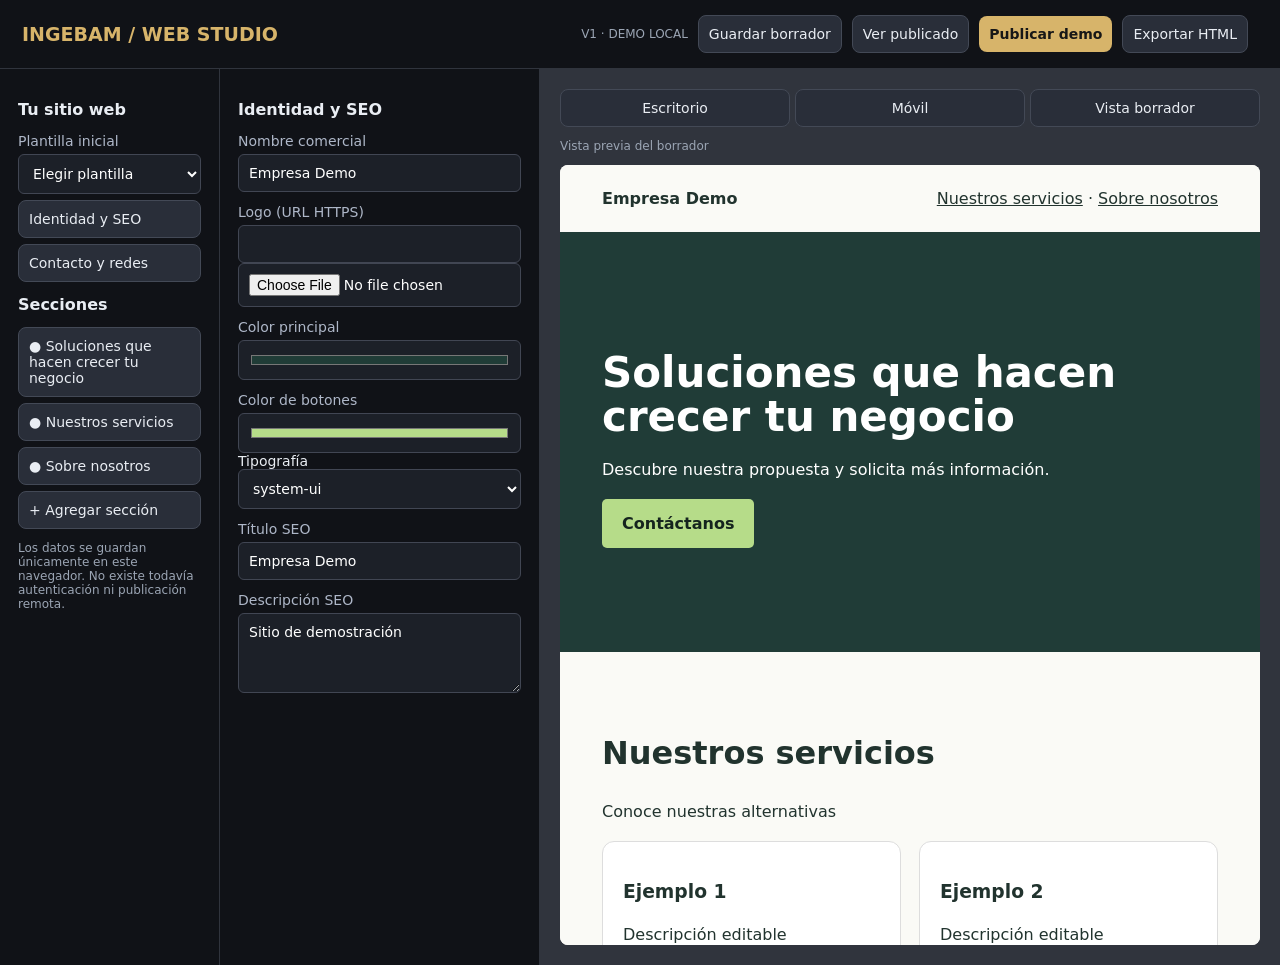
==== index.html @ 19cd211b "Create independent Web Studio V1 local CMS prototype" ====
<!doctype html><html lang="es"><meta charset="utf-8"><meta name="viewport" content="width=device-width,initial-scale=1"><title>INGEBAM Web Studio</title><style>
*{box-sizing:border-box}body{margin:0;background:#101217;color:#e9edf3;font:14px system-ui}button,input,select,textarea{font:inherit}button{cursor:pointer;background:#292e39;color:inherit;border:1px solid #434956;border-radius:8px;padding:10px}button:hover{background:#414957}button.primary{background:#d7b46a;color:#171717;border:0;font-weight:700}header{display:flex;gap:10px;align-items:center;padding:15px 22px;border-bottom:1px solid #30343d;flex-wrap:wrap}header strong{font-size:19px;color:#d7b46a;margin-right:auto}main{display:grid;grid-template-columns:220px 320px minmax(0,1fr);min-height:90vh}aside,section.editor{padding:18px;border-right:1px solid #30343d}aside button{display:block;width:100%;text-align:left;margin:6px 0}h2{font-size:16px}label{display:block;color:#aeb7c8;margin:12px 0 5px}input,textarea,select{width:100%;background:#1c2028;color:white;border:1px solid #414653;padding:10px;border-radius:6px}textarea{min-height:80px}input[type=color]{height:40px}input[type=checkbox]{width:auto}#preview{background:#30343d;padding:20px;overflow:auto}iframe{display:block;width:100%;min-height:780px;border:0;background:white;margin:auto;border-radius:8px}.muted{color:#9ba5b4;font-size:12px}.row{display:flex;gap:5px;flex-wrap:wrap}.row button{flex:1}#status{font-size:12px;color:#d7b46a}@media(max-width:900px){main{grid-template-columns:1fr}aside,section.editor{border-bottom:1px solid #30343d}#preview{padding:8px}}</style><header><strong>INGEBAM / WEB STUDIO</strong><span class="muted">V1 · DEMO LOCAL</span><button id="save">Guardar borrador</button><button id="published">Ver publicado</button><button id="publish" class="primary">Publicar demo</button><button id="export">Exportar HTML</button><span id="status"></span></header><main><aside><h2>Tu sitio web</h2><label>Plantilla inicial</label><select id="template"><option value="">Elegir plantilla</option><option value="services">Servicios</option><option value="shop">Tienda</option><option value="build">Construcción</option></select><button data-tab="brand">Identidad y SEO</button><button data-tab="contact">Contacto y redes</button><h2>Secciones</h2><div id="sections"></div><button id="add">+ Agregar sección</button><p class="muted">Los datos se guardan únicamente en este navegador. No existe todavía autenticación ni publicación remota.</p></aside><section class="editor"><h2 id="editorTitle">Editar contenido</h2><div id="fields"></div></section><section id="preview"><div class="row"><button id="desktop">Escritorio</button><button id="mobile">Móvil</button><button id="draft">Vista borrador</button></div><p id="previewLabel" class="muted">Vista previa del borrador</p><iframe id="frame" sandbox="" title="Vista previa del sitio"></iframe></section></main><script>
"use strict";
const $=id=>document.getElementById(id), key="ingebam-web-studio-v1";
const templates={services:["Empresa Demo","Soluciones que hacen crecer tu negocio","Nuestros servicios"],shop:["Tienda Demo","Encuentra tu próximo favorito","Productos destacados"],build:["Constructora Demo","Construimos tus próximos proyectos","Soluciones constructivas"]};
function initial(type="services"){let t=templates[type];return {name:t[0],logo:"",primary:"#203c37",accent:"#b6dc89",font:"system-ui",seo:t[0],description:"Sitio de demostración",email:"",phone:"",instagram:"",address:"",sections:[{id:crypto.randomUUID(),type:"hero",title:t[1],body:"Descubre nuestra propuesta y solicita más información.",button:"Contáctanos",image:"",visible:true},{id:crypto.randomUUID(),type:"catalog",title:t[2],body:"Conoce nuestras alternativas",visible:true,items:[{name:"Ejemplo 1",description:"Descripción editable",price:0,image:"",active:true},{name:"Ejemplo 2",description:"Descripción editable",price:0,image:"",active:true}]},{id:crypto.randomUUID(),type:"text",title:"Sobre nosotros",body:"Presenta aquí tu empresa.",image:"",visible:true}]}}
let state=initial(),published=null;try{let saved=JSON.parse(localStorage.getItem(key));if(saved?.draft?.sections){state=saved.draft;published=saved.published}}catch(e){}
let tab="brand",mode="draft";
const esc=v=>String(v??"").replace(/[&<>"']/g,c=>({"&":"&amp;","<":"&lt;",">":"&gt;",'"':"&quot;","'":"&#39;"}[c]));
function safeImage(v){return /^https:\/\//i.test(v)||/^data:image\/(png|jpeg|webp|gif);base64,[a-z0-9+/=]+$/i.test(v)?esc(v):""}
const color=(v,f)=>/^#[a-f0-9]{6}$/i.test(v)?v:f;
const img=v=>safeImage(v)?'<img src="'+safeImage(v)+'" alt="">':"";
function html(s){let contact=s.email?'mailto:'+encodeURIComponent(s.email).replace(/%40/g,"@"):s.phone?'https://wa.me/'+s.phone.replace(/\D/g,""):"#contacto";return '<!doctype html><html lang="es"><meta charset="utf-8"><meta name="viewport" content="width=device-width,initial-scale=1"><meta name="description" content="'+esc(s.description)+'"><title>'+esc(s.seo)+'</title><style>*{box-sizing:border-box}body{margin:0;font-family:'+ (s.font==="Georgia"?"Georgia,serif":s.font==="Arial"?"Arial,sans-serif":"system-ui,sans-serif") +';color:#21332e;background:#fafaf6}nav{padding:24px 6%;display:flex;align-items:center;justify-content:space-between;gap:12px;flex-wrap:wrap}nav img{max-width:140px;max-height:60px}a{color:inherit}section{padding:55px 6%}h1{font-size:clamp(34px,6vw,76px);line-height:1.05;margin:15px 0}h2{font-size:32px}p{line-height:1.7;white-space:pre-line}.hero{background:'+color(s.primary,"#203c37")+';color:white;display:grid;grid-template-columns:repeat(auto-fit,minmax(min(100%,260px),1fr));align-items:center;gap:24px;min-height:420px}.cta{display:inline-block;background:'+color(s.accent,"#b6dc89")+';color:#15241e;padding:15px 20px;text-decoration:none;border-radius:5px;font-weight:bold}img{max-width:100%;border-radius:8px;object-fit:cover}.hero img{width:100%;max-height:430px}.cards{display:grid;grid-template-columns:repeat(auto-fit,minmax(min(100%,200px),1fr));gap:18px}article{background:white;border:1px solid #ddd;padding:20px;border-radius:12px}article img{width:100%;height:190px}footer{background:#182620;color:white;padding:35px 6%}</style><nav><strong>'+img(s.logo)+esc(s.name)+'</strong><div>'+s.sections.filter(x=>x.visible&&x.type!=="hero").map(x=>'<a href="#s-'+esc(x.id)+'">'+esc(x.title)+'</a>').join(" · ")+'</div></nav>'+s.sections.filter(x=>x.visible).map(x=>x.type==="hero"?'<section class="hero" id="s-'+esc(x.id)+'"><div><h1>'+esc(x.title)+'</h1><p>'+esc(x.body)+'</p><a class="cta" href="'+esc(contact)+'">'+esc(x.button||"Contáctanos")+'</a></div>'+img(x.image)+'</section>':x.type==="catalog"?'<section id="s-'+esc(x.id)+'"><h2>'+esc(x.title)+'</h2><p>'+esc(x.body)+'</p><div class="cards">'+(x.items||[]).filter(i=>i.active).map(i=>'<article>'+img(i.image)+'<h3>'+esc(i.name)+'</h3><p>'+esc(i.description)+'</p><strong>'+(Number(i.price)>0?Number(i.price).toLocaleString("es-CL",{style:"currency",currency:"CLP"}):"Consultar precio")+'</strong></article>').join("")+'</div></section>':'<section id="s-'+esc(x.id)+'"><h2>'+esc(x.title)+'</h2><p>'+esc(x.body)+'</p>'+img(x.image)+'</section>').join("")+'<footer id="contacto"><h2>'+esc(s.name)+'</h2><p>'+esc(s.address)+'\n'+esc(s.email)+'\n'+esc(s.phone)+'</p>'+( /^https:\/\/(www\.)?instagram\.com\//i.test(s.instagram)?'<a href="'+esc(s.instagram)+'">Instagram</a>':"")+'</footer></html>'}
function preview(){let s=mode==="published"?published:state;$("frame").srcdoc=s?html(s):"<p>Aún no hay una publicación.</p>";$("previewLabel").textContent=mode==="published"?"Versión publicada local":"Vista previa del borrador"}
function status(t){$("status").textContent=t}
function store(){try{localStorage.setItem(key,JSON.stringify({draft:state,published}));return true}catch(e){status("No se pudo guardar: espacio insuficiente");return false}}
function field(parent,obj,k,label,type="text"){let l=document.createElement("label");l.textContent=label;let el=document.createElement(type==="textarea"?"textarea":"input");if(type!=="textarea")el.type=type;el.value=obj[k]??"";if(type==="checkbox")el.checked=!!obj[k];el.addEventListener("input",()=>{obj[k]=type==="checkbox"?el.checked:type==="number"?Math.max(0,Number(el.value)):el.value;preview()});parent.append(l,el)}
function imageField(p,o,k,label){field(p,o,k,label+" (URL HTTPS)");let f=document.createElement("input");f.type="file";f.accept="image/png,image/jpeg,image/webp,image/gif";f.onchange=()=>{let file=f.files[0];if(!file)return;if(file.size>1000000){status("Imagen máxima: 1 MB");return}let r=new FileReader();r.onload=()=>{o[k]=r.result;render();preview()};r.readAsDataURL(file)};p.append(f)}
function btn(p,t,fn){let b=document.createElement("button");b.textContent=t;b.onclick=fn;p.append(b);return b}
function render(){let p=$("fields");p.replaceChildren();$("sections").replaceChildren();state.sections.forEach((x,i)=>{btn($("sections"),(x.visible?"● ":"○ ")+x.title,()=>{tab=x.id;render()});});if(tab==="brand"){ $("editorTitle").textContent="Identidad y SEO";field(p,state,"name","Nombre comercial");imageField(p,state,"logo","Logo");field(p,state,"primary","Color principal","color");field(p,state,"accent","Color de botones","color");let sel=document.createElement("select");["system-ui","Arial","Georgia"].forEach(f=>sel.add(new Option(f,f)));sel.value=state.font;sel.onchange=()=>{state.font=sel.value;preview()};p.append("Tipografía",sel);field(p,state,"seo","Título SEO");field(p,state,"description","Descripción SEO","textarea")}else if(tab==="contact"){$("editorTitle").textContent="Contacto";field(p,state,"email","Correo","email");field(p,state,"phone","WhatsApp internacional");field(p,state,"address","Dirección");field(p,state,"instagram","URL Instagram")}else{let i=state.sections.findIndex(x=>x.id===tab),x=state.sections[i];if(!x){tab="brand";render();return}$("editorTitle").textContent="Editar sección";field(p,x,"title","Título");field(p,x,"body","Descripción","textarea");field(p,x,"visible","Visible","checkbox");if(x.type!=="catalog")imageField(p,x,"image","Imagen");if(x.type==="hero")field(p,x,"button","Texto del botón");if(x.type==="catalog"){(x.items||[]).forEach((item,j)=>{let box=document.createElement("div");box.style.borderTop="1px solid #434956";field(box,item,"name","Producto "+(j+1));field(box,item,"description","Descripción","textarea");field(box,item,"price","Precio CLP","number");field(box,item,"active","Activo","checkbox");imageField(box,item,"image","Foto");btn(box,"Eliminar producto",()=>{x.items.splice(j,1);render();preview()});p.append(box)});btn(p,"+ Producto",()=>{x.items.push({name:"Nuevo producto",description:"",price:0,image:"",active:true});render();preview()})}let row=document.createElement("div");row.className="row";btn(row,"↑",()=>{if(i>0){[state.sections[i-1],state.sections[i]]=[x,state.sections[i-1]];render();preview()}});btn(row,"↓",()=>{if(i<state.sections.length-1){[state.sections[i+1],state.sections[i]]=[x,state.sections[i+1]];render();preview()}});btn(row,"Eliminar",()=>{if(confirm("¿Eliminar esta sección?")){state.sections.splice(i,1);tab="brand";render();preview()}});p.append(row)}}
document.querySelectorAll("[data-tab]").forEach(b=>b.onclick=()=>{tab=b.dataset.tab;render()});$("add").onclick=()=>{let type=prompt("Tipo de sección: hero, text o catalog","text");if(!["hero","text","catalog"].includes(type))return;let x={id:crypto.randomUUID(),type,title:"Nueva sección",body:"",visible:true,image:"",items:[]};state.sections.push(x);tab=x.id;render();preview()};$("template").onchange=e=>{if(e.target.value&&confirm("¿Reemplazar el borrador con esta plantilla?")){state=initial(e.target.value);tab="brand";mode="draft";render();preview()}e.target.value=""};$("save").onclick=()=>{if(store())status("Borrador guardado")};$("publish").onclick=()=>{let old=published;published=JSON.parse(JSON.stringify(state));if(store()){mode="published";preview();status("Publicación local guardada")}else published=old};$("published").onclick=()=>{mode="published";preview()};$("draft").onclick=()=>{mode="draft";preview()};$("desktop").onclick=()=>$("frame").style.width="100%";$("mobile").onclick=()=>$("frame").style.width="min(100%,390px)";$("export").onclick=()=>{let blob=new Blob([html(state)],{type:"text/html"}),url=URL.createObjectURL(blob),a=document.createElement("a");a.href=url;a.download="sitio-ingebam.html";a.click();setTimeout(()=>URL.revokeObjectURL(url),1000)};render();preview();
</script></html>
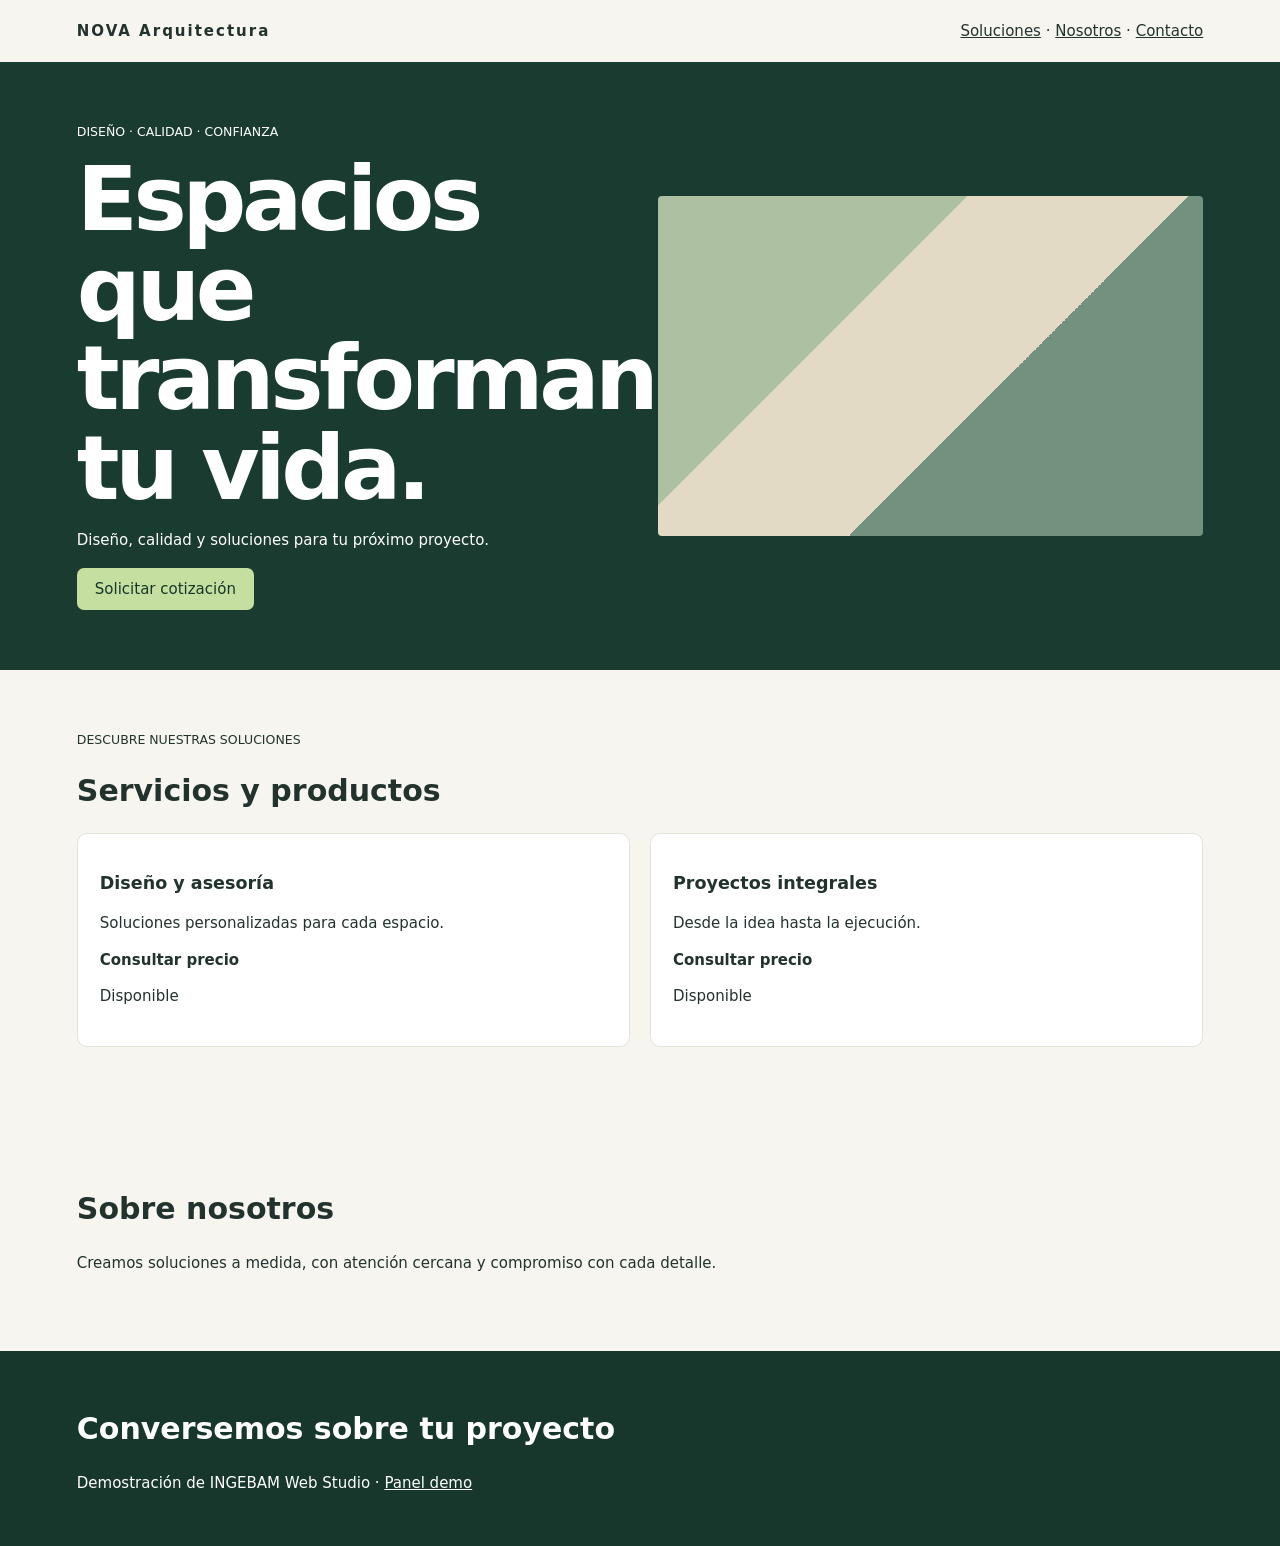
==== commit 2f0c33d8: "V2: fixed public website with separate content panel" ====
--- a/index.html
+++ b/index.html
@@ -1,22 +1 @@
-<!doctype html><html lang="es"><meta charset="utf-8"><meta name="viewport" content="width=device-width,initial-scale=1"><title>INGEBAM Web Studio</title><style>
-*{box-sizing:border-box}body{margin:0;background:#101217;color:#e9edf3;font:14px system-ui}button,input,select,textarea{font:inherit}button{cursor:pointer;background:#292e39;color:inherit;border:1px solid #434956;border-radius:8px;padding:10px}button:hover{background:#414957}button.primary{background:#d7b46a;color:#171717;border:0;font-weight:700}header{display:flex;gap:10px;align-items:center;padding:15px 22px;border-bottom:1px solid #30343d;flex-wrap:wrap}header strong{font-size:19px;color:#d7b46a;margin-right:auto}main{display:grid;grid-template-columns:220px 320px minmax(0,1fr);min-height:90vh}aside,section.editor{padding:18px;border-right:1px solid #30343d}aside button{display:block;width:100%;text-align:left;margin:6px 0}h2{font-size:16px}label{display:block;color:#aeb7c8;margin:12px 0 5px}input,textarea,select{width:100%;background:#1c2028;color:white;border:1px solid #414653;padding:10px;border-radius:6px}textarea{min-height:80px}input[type=color]{height:40px}input[type=checkbox]{width:auto}#preview{background:#30343d;padding:20px;overflow:auto}iframe{display:block;width:100%;min-height:780px;border:0;background:white;margin:auto;border-radius:8px}.muted{color:#9ba5b4;font-size:12px}.row{display:flex;gap:5px;flex-wrap:wrap}.row button{flex:1}#status{font-size:12px;color:#d7b46a}@media(max-width:900px){main{grid-template-columns:1fr}aside,section.editor{border-bottom:1px solid #30343d}#preview{padding:8px}}</style><header><strong>INGEBAM / WEB STUDIO</strong><span class="muted">V1 · DEMO LOCAL</span><button id="save">Guardar borrador</button><button id="published">Ver publicado</button><button id="publish" class="primary">Publicar demo</button><button id="export">Exportar HTML</button><span id="status"></span></header><main><aside><h2>Tu sitio web</h2><label>Plantilla inicial</label><select id="template"><option value="">Elegir plantilla</option><option value="services">Servicios</option><option value="shop">Tienda</option><option value="build">Construcción</option></select><button data-tab="brand">Identidad y SEO</button><button data-tab="contact">Contacto y redes</button><h2>Secciones</h2><div id="sections"></div><button id="add">+ Agregar sección</button><p class="muted">Los datos se guardan únicamente en este navegador. No existe todavía autenticación ni publicación remota.</p></aside><section class="editor"><h2 id="editorTitle">Editar contenido</h2><div id="fields"></div></section><section id="preview"><div class="row"><button id="desktop">Escritorio</button><button id="mobile">Móvil</button><button id="draft">Vista borrador</button></div><p id="previewLabel" class="muted">Vista previa del borrador</p><iframe id="frame" sandbox="" title="Vista previa del sitio"></iframe></section></main><script>
-"use strict";
-const $=id=>document.getElementById(id), key="ingebam-web-studio-v1";
-const templates={services:["Empresa Demo","Soluciones que hacen crecer tu negocio","Nuestros servicios"],shop:["Tienda Demo","Encuentra tu próximo favorito","Productos destacados"],build:["Constructora Demo","Construimos tus próximos proyectos","Soluciones constructivas"]};
-function initial(type="services"){let t=templates[type];return {name:t[0],logo:"",primary:"#203c37",accent:"#b6dc89",font:"system-ui",seo:t[0],description:"Sitio de demostración",email:"",phone:"",instagram:"",address:"",sections:[{id:crypto.randomUUID(),type:"hero",title:t[1],body:"Descubre nuestra propuesta y solicita más información.",button:"Contáctanos",image:"",visible:true},{id:crypto.randomUUID(),type:"catalog",title:t[2],body:"Conoce nuestras alternativas",visible:true,items:[{name:"Ejemplo 1",description:"Descripción editable",price:0,image:"",active:true},{name:"Ejemplo 2",description:"Descripción editable",price:0,image:"",active:true}]},{id:crypto.randomUUID(),type:"text",title:"Sobre nosotros",body:"Presenta aquí tu empresa.",image:"",visible:true}]}}
-let state=initial(),published=null;try{let saved=JSON.parse(localStorage.getItem(key));if(saved?.draft?.sections){state=saved.draft;published=saved.published}}catch(e){}
-let tab="brand",mode="draft";
-const esc=v=>String(v??"").replace(/[&<>"']/g,c=>({"&":"&amp;","<":"&lt;",">":"&gt;",'"':"&quot;","'":"&#39;"}[c]));
-function safeImage(v){return /^https:\/\//i.test(v)||/^data:image\/(png|jpeg|webp|gif);base64,[a-z0-9+/=]+$/i.test(v)?esc(v):""}
-const color=(v,f)=>/^#[a-f0-9]{6}$/i.test(v)?v:f;
-const img=v=>safeImage(v)?'<img src="'+safeImage(v)+'" alt="">':"";
-function html(s){let contact=s.email?'mailto:'+encodeURIComponent(s.email).replace(/%40/g,"@"):s.phone?'https://wa.me/'+s.phone.replace(/\D/g,""):"#contacto";return '<!doctype html><html lang="es"><meta charset="utf-8"><meta name="viewport" content="width=device-width,initial-scale=1"><meta name="description" content="'+esc(s.description)+'"><title>'+esc(s.seo)+'</title><style>*{box-sizing:border-box}body{margin:0;font-family:'+ (s.font==="Georgia"?"Georgia,serif":s.font==="Arial"?"Arial,sans-serif":"system-ui,sans-serif") +';color:#21332e;background:#fafaf6}nav{padding:24px 6%;display:flex;align-items:center;justify-content:space-between;gap:12px;flex-wrap:wrap}nav img{max-width:140px;max-height:60px}a{color:inherit}section{padding:55px 6%}h1{font-size:clamp(34px,6vw,76px);line-height:1.05;margin:15px 0}h2{font-size:32px}p{line-height:1.7;white-space:pre-line}.hero{background:'+color(s.primary,"#203c37")+';color:white;display:grid;grid-template-columns:repeat(auto-fit,minmax(min(100%,260px),1fr));align-items:center;gap:24px;min-height:420px}.cta{display:inline-block;background:'+color(s.accent,"#b6dc89")+';color:#15241e;padding:15px 20px;text-decoration:none;border-radius:5px;font-weight:bold}img{max-width:100%;border-radius:8px;object-fit:cover}.hero img{width:100%;max-height:430px}.cards{display:grid;grid-template-columns:repeat(auto-fit,minmax(min(100%,200px),1fr));gap:18px}article{background:white;border:1px solid #ddd;padding:20px;border-radius:12px}article img{width:100%;height:190px}footer{background:#182620;color:white;padding:35px 6%}</style><nav><strong>'+img(s.logo)+esc(s.name)+'</strong><div>'+s.sections.filter(x=>x.visible&&x.type!=="hero").map(x=>'<a href="#s-'+esc(x.id)+'">'+esc(x.title)+'</a>').join(" · ")+'</div></nav>'+s.sections.filter(x=>x.visible).map(x=>x.type==="hero"?'<section class="hero" id="s-'+esc(x.id)+'"><div><h1>'+esc(x.title)+'</h1><p>'+esc(x.body)+'</p><a class="cta" href="'+esc(contact)+'">'+esc(x.button||"Contáctanos")+'</a></div>'+img(x.image)+'</section>':x.type==="catalog"?'<section id="s-'+esc(x.id)+'"><h2>'+esc(x.title)+'</h2><p>'+esc(x.body)+'</p><div class="cards">'+(x.items||[]).filter(i=>i.active).map(i=>'<article>'+img(i.image)+'<h3>'+esc(i.name)+'</h3><p>'+esc(i.description)+'</p><strong>'+(Number(i.price)>0?Number(i.price).toLocaleString("es-CL",{style:"currency",currency:"CLP"}):"Consultar precio")+'</strong></article>').join("")+'</div></section>':'<section id="s-'+esc(x.id)+'"><h2>'+esc(x.title)+'</h2><p>'+esc(x.body)+'</p>'+img(x.image)+'</section>').join("")+'<footer id="contacto"><h2>'+esc(s.name)+'</h2><p>'+esc(s.address)+'\n'+esc(s.email)+'\n'+esc(s.phone)+'</p>'+( /^https:\/\/(www\.)?instagram\.com\//i.test(s.instagram)?'<a href="'+esc(s.instagram)+'">Instagram</a>':"")+'</footer></html>'}
-function preview(){let s=mode==="published"?published:state;$("frame").srcdoc=s?html(s):"<p>Aún no hay una publicación.</p>";$("previewLabel").textContent=mode==="published"?"Versión publicada local":"Vista previa del borrador"}
-function status(t){$("status").textContent=t}
-function store(){try{localStorage.setItem(key,JSON.stringify({draft:state,published}));return true}catch(e){status("No se pudo guardar: espacio insuficiente");return false}}
-function field(parent,obj,k,label,type="text"){let l=document.createElement("label");l.textContent=label;let el=document.createElement(type==="textarea"?"textarea":"input");if(type!=="textarea")el.type=type;el.value=obj[k]??"";if(type==="checkbox")el.checked=!!obj[k];el.addEventListener("input",()=>{obj[k]=type==="checkbox"?el.checked:type==="number"?Math.max(0,Number(el.value)):el.value;preview()});parent.append(l,el)}
-function imageField(p,o,k,label){field(p,o,k,label+" (URL HTTPS)");let f=document.createElement("input");f.type="file";f.accept="image/png,image/jpeg,image/webp,image/gif";f.onchange=()=>{let file=f.files[0];if(!file)return;if(file.size>1000000){status("Imagen máxima: 1 MB");return}let r=new FileReader();r.onload=()=>{o[k]=r.result;render();preview()};r.readAsDataURL(file)};p.append(f)}
-function btn(p,t,fn){let b=document.createElement("button");b.textContent=t;b.onclick=fn;p.append(b);return b}
-function render(){let p=$("fields");p.replaceChildren();$("sections").replaceChildren();state.sections.forEach((x,i)=>{btn($("sections"),(x.visible?"● ":"○ ")+x.title,()=>{tab=x.id;render()});});if(tab==="brand"){ $("editorTitle").textContent="Identidad y SEO";field(p,state,"name","Nombre comercial");imageField(p,state,"logo","Logo");field(p,state,"primary","Color principal","color");field(p,state,"accent","Color de botones","color");let sel=document.createElement("select");["system-ui","Arial","Georgia"].forEach(f=>sel.add(new Option(f,f)));sel.value=state.font;sel.onchange=()=>{state.font=sel.value;preview()};p.append("Tipografía",sel);field(p,state,"seo","Título SEO");field(p,state,"description","Descripción SEO","textarea")}else if(tab==="contact"){$("editorTitle").textContent="Contacto";field(p,state,"email","Correo","email");field(p,state,"phone","WhatsApp internacional");field(p,state,"address","Dirección");field(p,state,"instagram","URL Instagram")}else{let i=state.sections.findIndex(x=>x.id===tab),x=state.sections[i];if(!x){tab="brand";render();return}$("editorTitle").textContent="Editar sección";field(p,x,"title","Título");field(p,x,"body","Descripción","textarea");field(p,x,"visible","Visible","checkbox");if(x.type!=="catalog")imageField(p,x,"image","Imagen");if(x.type==="hero")field(p,x,"button","Texto del botón");if(x.type==="catalog"){(x.items||[]).forEach((item,j)=>{let box=document.createElement("div");box.style.borderTop="1px solid #434956";field(box,item,"name","Producto "+(j+1));field(box,item,"description","Descripción","textarea");field(box,item,"price","Precio CLP","number");field(box,item,"active","Activo","checkbox");imageField(box,item,"image","Foto");btn(box,"Eliminar producto",()=>{x.items.splice(j,1);render();preview()});p.append(box)});btn(p,"+ Producto",()=>{x.items.push({name:"Nuevo producto",description:"",price:0,image:"",active:true});render();preview()})}let row=document.createElement("div");row.className="row";btn(row,"↑",()=>{if(i>0){[state.sections[i-1],state.sections[i]]=[x,state.sections[i-1]];render();preview()}});btn(row,"↓",()=>{if(i<state.sections.length-1){[state.sections[i+1],state.sections[i]]=[x,state.sections[i+1]];render();preview()}});btn(row,"Eliminar",()=>{if(confirm("¿Eliminar esta sección?")){state.sections.splice(i,1);tab="brand";render();preview()}});p.append(row)}}
-document.querySelectorAll("[data-tab]").forEach(b=>b.onclick=()=>{tab=b.dataset.tab;render()});$("add").onclick=()=>{let type=prompt("Tipo de sección: hero, text o catalog","text");if(!["hero","text","catalog"].includes(type))return;let x={id:crypto.randomUUID(),type,title:"Nueva sección",body:"",visible:true,image:"",items:[]};state.sections.push(x);tab=x.id;render();preview()};$("template").onchange=e=>{if(e.target.value&&confirm("¿Reemplazar el borrador con esta plantilla?")){state=initial(e.target.value);tab="brand";mode="draft";render();preview()}e.target.value=""};$("save").onclick=()=>{if(store())status("Borrador guardado")};$("publish").onclick=()=>{let old=published;published=JSON.parse(JSON.stringify(state));if(store()){mode="published";preview();status("Publicación local guardada")}else published=old};$("published").onclick=()=>{mode="published";preview()};$("draft").onclick=()=>{mode="draft";preview()};$("desktop").onclick=()=>$("frame").style.width="100%";$("mobile").onclick=()=>$("frame").style.width="min(100%,390px)";$("export").onclick=()=>{let blob=new Blob([html(state)],{type:"text/html"}),url=URL.createObjectURL(blob),a=document.createElement("a");a.href=url;a.download="sitio-ingebam.html";a.click();setTimeout(()=>URL.revokeObjectURL(url),1000)};render();preview();
-</script></html>+<!doctype html><html lang="es"><head><meta charset="utf-8"><meta name="viewport" content="width=device-width,initial-scale=1"><title>NOVA | Demo INGEBAM</title><link rel="stylesheet" href="studio.css"></head><body><header><strong id="brand"></strong><nav><a href="#catalog">Soluciones</a> · <a href="#about">Nosotros</a> · <a href="#contact">Contacto</a></nav></header><div id="promo" class="notice" hidden></div><section class="hero"><div><small>DISEÑO · CALIDAD · CONFIANZA</small><h1 id="headline"></h1><p id="intro"></p><a class="cta" href="#contact" style="background:#c4df9f;color:#18372c">Solicitar cotización</a></div><div id="hero"></div></section><section id="catalog"><small>DESCUBRE NUESTRAS SOLUCIONES</small><h2>Servicios y productos</h2><div id="items" class="cards"></div></section><section id="about"><h2>Sobre nosotros</h2><p id="aboutText"></p></section><footer id="contact"><h2>Conversemos sobre tu proyecto</h2><div id="links"></div><p>Demostración de INGEBAM Web Studio · <a href="admin.html">Panel demo</a></p></footer><script src="content.js"></script><script>function render(){const s=read().published;$('brand').replaceChildren();if(s.logo)$('brand').append(photo(s.logo));$('brand').append(document.createTextNode(s.name));for(const k of ['headline','intro'])$(k).textContent=s[k];document.title=s.name+' | Demo';$('aboutText').textContent=s.about;$('promo').hidden=!s.promotion;$('promo').textContent=s.promotion;$('hero').replaceChildren(s.hero?photo(s.hero):node('div',null,'art'));$('items').replaceChildren();s.products.filter(p=>p.active).forEach(p=>{let a=node('article'),g=node('div',null,'gallery');p.photos.forEach(src=>g.append(photo(src)));a.append(g,node('h3',p.name),node('p',p.description),node('strong',p.price>0?p.price.toLocaleString('es-CL',{style:'currency',currency:'CLP'}):'Consultar precio'),node('p',p.stock>0?'Disponible':'Sin stock'));$('items').append(a)});$('links').replaceChildren();let digits=s.phone.replace(/\D/g,'');if(digits){let a=node('a','WhatsApp');a.href='https://wa.me/'+digits;$('links').append(a,node('p',s.phone))}if(s.email){let a=node('a',s.email);a.href='mailto:'+encodeURIComponent(s.email).replace(/%40/g,'@');$('links').append(a)}if(/^https:\/\/(www\.)?instagram\.com\//i.test(s.instagram)){let a=node('a','Instagram');a.href=s.instagram;$('links').append(node('p'),a)}}render();addEventListener('storage',e=>{if(e.key===key)render()});</script></body></html>
--- a/studio.css
+++ b/studio.css
@@ -0,0 +1 @@
+*{box-sizing:border-box}body{margin:0;font:15px system-ui;color:#22332d;background:#f6f5ef}a{color:inherit}header{padding:22px 6%;display:flex;align-items:center;justify-content:space-between;gap:18px;flex-wrap:wrap}header strong{letter-spacing:2px}button,input,textarea{font:inherit}button,.cta{background:#234638;color:white;border:0;border-radius:7px;padding:12px 18px;cursor:pointer;text-decoration:none;display:inline-block}button.secondary{background:#e7e9e3;color:#23382f}img{max-width:100%;object-fit:cover}header img{max-width:130px;max-height:52px}section{padding:60px 6%}h1{font-size:clamp(42px,7vw,92px);line-height:1;letter-spacing:-.05em;margin:15px 0}h2{font-size:30px}p{line-height:1.65;white-space:pre-line}.hero{background:#193b30;color:#fff;min-height:460px;display:grid;grid-template-columns:repeat(auto-fit,minmax(min(100%,300px),1fr));align-items:center;gap:35px}.hero img{width:100%;max-height:500px;border-radius:4px}.art{height:340px;background:linear-gradient(135deg,#adc0a1 0 35%,#e2dac4 35% 60%,#72927d 60%);border-radius:4px}.cards{display:grid;grid-template-columns:repeat(auto-fit,minmax(min(100%,250px),1fr));gap:20px}article{background:white;border:1px solid #e1e3d9;padding:22px;border-radius:10px}article img{width:100%;height:180px}.gallery{display:flex;gap:8px;overflow:auto}.gallery img{width:160px;height:120px}footer{padding:35px 6%;background:#18372c;color:white}.panel{display:grid;grid-template-columns:220px minmax(0,850px);gap:28px;padding:24px;justify-content:center}.panel aside button{display:block;width:100%;margin:8px 0;text-align:left}.panel main{background:white;padding:26px;border-radius:12px}label{display:block;margin:15px 0 6px;font-weight:600}input,textarea{width:100%;padding:11px;border:1px solid #cdd5cb;border-radius:6px;background:#fff}input[type=checkbox]{width:auto}textarea{min-height:90px}.row{display:flex;gap:10px;flex-wrap:wrap;align-items:center}.muted{color:#66766e;font-size:13px}.notice{padding:12px;background:#e8eee2}.product{margin:15px 0;border:1px solid #ddd;padding:16px;border-radius:8px}@media(max-width:700px){.panel{grid-template-columns:1fr;padding:12px}.panel main{padding:15px}section{padding:40px 5%}}
